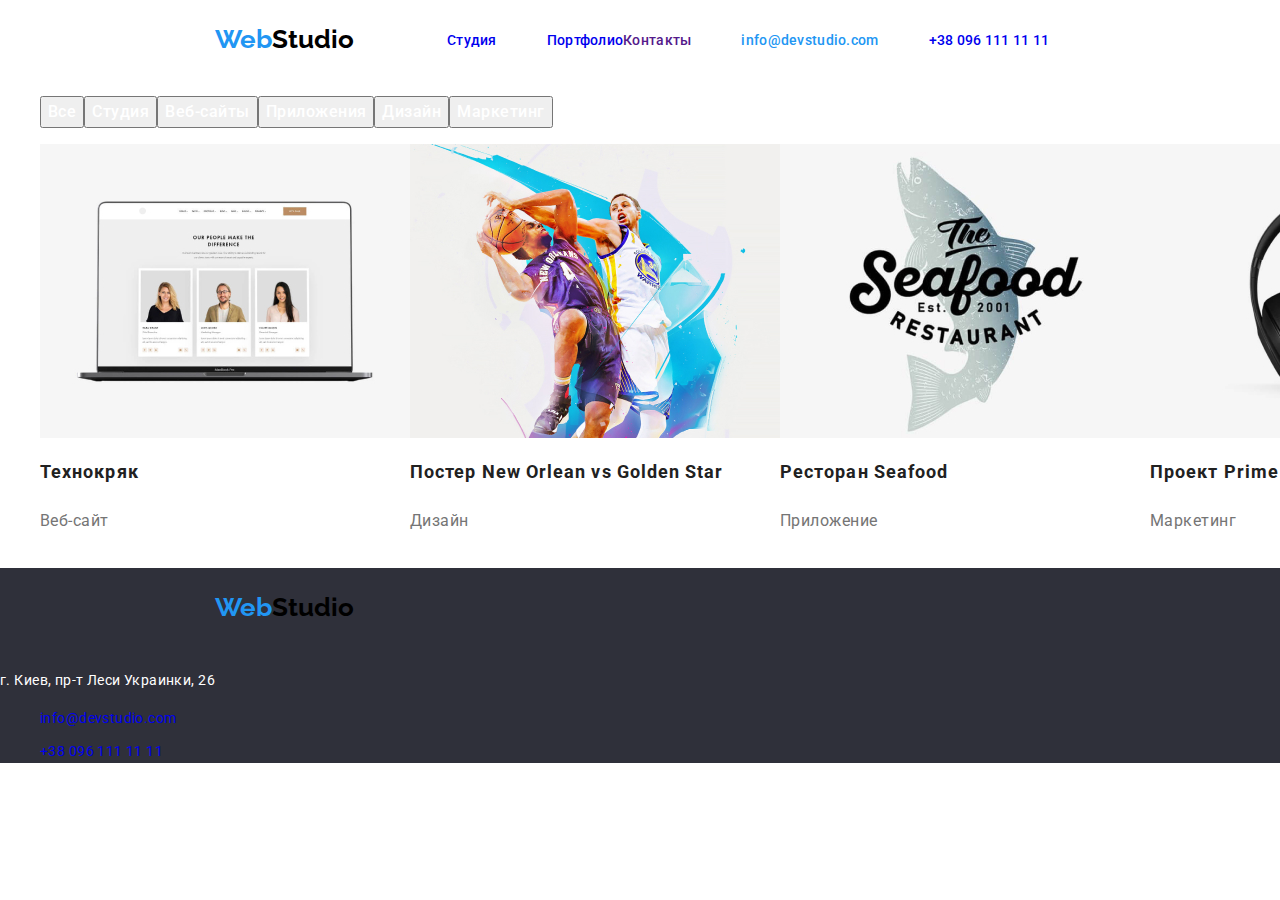
==== portfolio.html @ a6682894 "start" ====
<!DOCTYPE html>
<html lang="en">

<head>
    <meta charset="UTF-8">
    <meta name="viewport" content="width=device-width, initial-scale=1.0">
    <title>Document</title>
    <link rel="stylesheet" href="./style.css">
    <link
        href="https://fonts.googleapis.com/css2?family=Raleway:ital,wght@1,700&family=Roboto:wght@400;500;700;900&display=swap"
        rel="stylesheet">
</head>

<body>
    <header>
        <nav class="site-nav">
            <a href="" class="logo"><span>Web</span>Studio</a>
            <ul class="hero">
                <li class="link-teitle"><a href="./index.html">Студия</a></li>
                <li class="link-text"><a href="./portfolio.html">Портфолио</a></li>
                <li class="link-text"><a href="">Контакты</a></li>
            </ul>

            <ul class="hero">
                <li class="web"><a href=""></a>info@devstudio.com</li>
                <li class="number"><a href="tel:+38096111111">+38 096 111 11 11</a>
            </ul>
        </nav>

    </header>
    <main>

        <section>
            <ul class="dragon">
                <li><button class="three" type="button">Все</button></li>
                <li><button class="three" type="button">Студия</button></li>
                <li><button class="three" type="button">Веб-сайты</button></li>
                <li><button class="three" type="button">Приложения</button></li>
                <li><button class="three" type="button">Дизайн</button></li>
                <li><button class="three" type="button">Маркетинг</button></li>
            </ul>
            <ul class="dragon two">
                <li>
                    <img src="./image/img9.jpg" alt="Веб-сайт" width="370">
                    <h1 class="flix-box">Технокряк</h1>
                    <p class="information">Веб-сайт</p>
                </li>
                <li>
                    <img src="./image/img10.jpg" alt="Веб-сайт" width="370">
                    <h1 class="flix-box">Постер New Orlean vs Golden Star</h1>
                    <p class="information">Дизайн</p>
                </li>
                <li>
                    <img src="./image/img11.jpg" alt="Веб-сайт" width="370">
                    <h1 class="flix-box">Ресторан Seafood</h1>
                    <p class="information">Приложение</p>
                </li>
                <li>
                    <img src="./image/img12.jpg" alt="Веб-сайт" width="370">
                    <h1 class="flix-box">Проект Prime</h1>
                    <p class="information">Маркетинг</p>
                </li>
                <li>
                    <img src="./image/img13.jpg" alt="Веб-сайт" width="370">
                    <h1 class="flix-box">Проект Boxes</h1>
                    <p class="information">Приложение</p>
                </li>
                <li>
                    <img src="./image/img14.jpg" alt="Веб-сайт" width="370">
                    <h1 class="flix-box">Inspiration has no Borders</h1>
                    <p class="information">Веб-сайт</p>
                </li>
                <li>
                    <img src="./image/img15.jpg" alt="Веб-сайт" width="370">
                    <h1 class="flix-box">Издание Limited Edition</h1>
                    <p class="information">Дизайн</p>
                </li>
                <li>
                    <img src="./image/img16.jpg" alt="Веб-сайт" width="370">
                    <h1 class="flix-box">Проект LAB</h1>
                    <p class="information">Маркетинг</p>
                </li>
                <li>
                    <img src="./image/img17.jpg" alt="Веб-сайт" width="370">
                    <h1 class="flix-box">Growing Business</h1>
                    <p class="information">Приложение</p>
                </li>
            </ul>
        </section>

    </main>
    <footer>
        <a href="" class="logo"><span>Web</span>Studio</a>
        <address class="address">г. Киев, пр-т Леси Украинки, 26</address>

        <ul class="cotent">

            <li class="zoro">
                <a href="mailto:info@devstudio.com">info@devstudio.com</a>
            </li>
            <li class="zoro">
                <a href="tel:+38096111111">+38 096 111 11 11</a>
            </li>



        </ul>

    </footer>
</body>

</html>
---- style.css ----
body {
  text-decoration: none;
  list-style: none;
  font-family: Roboto, sans-serif;
  color: #212121;
  font-style: normal;
  font-weight: normal;

  margin: 0;
}

a {
  text-decoration: none;
}
.dragon {
  list-style: none;
  display: flex;
  align-self: center;
}
.bad {
  padding-top: 60px;
  margin: 0;
  color: white;
  font-family: Raleway, sans-serif;
  font-weight: bold;

  display: block;
  font-size: 26px;
  line-height: 31px;
}
.logo {
  padding: 0;
  margin: 0;
  color: black;
  font-family: Raleway, sans-serif;
  font-weight: bold;

  display: block;
  font-size: 26px;
  line-height: 31px;
  margin-left: 215px;
  margin-right: 93px;
  padding-top: 24px;
  padding-bottom: 25px;
}
.button {
  color: aliceblue;
  background: #2196f3;
  font-weight: 900;
  font-size: 44px;
  line-height: 60px;
  text-align: center;
  letter-spacing: 0.06em;
  text-transform: uppercase;
}
.link-teitle {
  font-weight: 500;
  font-size: 14px;
  line-height: 16px;
  letter-spacing: 0.02em;

  color: #2196f3;
  margin-right: 50px;
  padding-top: 32px;
  padding-bottom: 32px;
}
.site {
  font-weight: 500;
  font-size: 14px;
  line-height: 16px;
  letter-spacing: 0.02em;
}
.bubluk {
  font-weight: bold;
  font-size: 14px;
  line-height: 16px;
  letter-spacing: 0.03em;
  text-transform: uppercase;

  color: #212121;
  margin-top: 30px;
}
.text {
  font-size: 14px;
  line-height: 24px;
  letter-spacing: 0.03em;
  color: #757575;
}
.web {
  font-weight: 500;
  font-size: 14px;
  line-height: 16px;
  letter-spacing: 0.02em;

  color: #2196f3;
  margin-right: 50px;
  display: block;
}
.number {
  font-weight: 500;
  font-size: 14px;
  line-height: 16px;
  letter-spacing: 0.02em;

  color: #757575;
  display: block;
}

.comment {
  font-size: 16px;
  line-height: 19px;
  text-align: center;
  letter-spacing: 0.03em;
  color: #757575;
  padding-top: 10px;
}
.address {
  font-style: normal;
  font-weight: normal;
  font-size: 14px;
  line-height: 24px;

  letter-spacing: 0.03em;

  color: #ffffff;
  margin-top: 20px;
}

.flix {
  margin-top: 0px;
  margin-bottom: 50px;
  font-size: 36px;
  line-height: 42px;
  text-align: center;
  letter-spacing: 0.03em;

  color: #212121;
}
.box {
  margin-top: 0px;
  margin-bottom: 30px;
  font-weight: 900;
  font-size: 44px;
  line-height: 60px;
  background-color: #2f303a;

  letter-spacing: 0.06em;
  text-transform: uppercase;

  color: #ffffff;
}
.information {
  font-weight: normal;
  font-size: 16px;
  line-height: 30px;

  letter-spacing: 0.03em;

  color: #757575;
}
.cotent {
  font-weight: normal;
  font-size: 14px;
  line-height: 24px;

  letter-spacing: 0.03em;

  color: rgba(255, 255, 255, 0.6);
}

span {
  color: #2196f3;
}

.flix-box {
  font-family: Roboto, sans-serif;
  font-style: normal;
  font-weight: bold;
  font-size: 18px;
  line-height: 36px;

  letter-spacing: 0.06em;

  color: #212121;
}
.site-nav {
  display: flex;
  list-style: none;
  align-items: center;
}
.hero {
  padding: 0;
  margin: 0;
  list-style: none;
  display: flex;
}
.link-text {
  font-weight: 500;
  font-size: 14px;
  line-height: 16px;
  letter-spacing: 0.02em;

  color: #212121;
  margin-right: 50px;
  padding-top: 32px;
  padding-bottom: 32px;
}
.link-text:nth-child(2n) {
  margin-right: 0px;
}
h3 {
  font-weight: bold;
  font-size: 14px;
  line-height: 16px;
  letter-spacing: 0.03em;
  text-transform: uppercase;

  color: #212121;
}
footer {
  background: #2f303a;
}
.zoro {
  list-style: none;
  font-weight: normal;
  font-size: 14px;
  line-height: 24px;
  margin-top: 9px;

  letter-spacing: 0.03em;

  color: rgba(255, 255, 255, 0.6);
}
.one {
  display: flex;
  margin-right: 30px;
  margin-top: 0;
  margin-bottom: 0px;
}
.one:nth-child(3n) .two {
  flex-wrap: wrap;
  margin-right: 0px;
}
.two {
  display: flex;
}
.monky {
  margin-top: 10px;
  display: flex;
  flex-wrap: wrap;
  align-items: center;
}

.tipe {
  font-weight: bold;
  font-size: 16px;
  line-height: 30px;

  display: inline-block;
  padding: 10px 32px;
  text-align: center;
  letter-spacing: 0.06em;
  width: 200px;
  height: 50px;
  left: 700px;
  top: 430px;

  background: #2196f3;
  box-shadow: 0px 4px 4px rgba(0, 0, 0, 0.15);
  border-radius: 4px;
}
.three {
  font-family: Roboto, sans-serif;
  font-style: normal;
  font-weight: 500;
  font-size: 16px;
  line-height: 26px;

  text-align: center;
  letter-spacing: 0.03em;

  color: #ffffff;
}

.sanji {
  text-align: center;
}
.jjj {
  text-align: center;
  padding-top: 94px;
  padding-bottom: 94px;
  background-color: chocolate;
}
.namy {
  margin: 0;
  background: #f5f4fa;
  padding-top: 0px;
}
.four {
  padding-top: 94px;
  align-items: center;
  margin-bottom: 0px;
  margin-top: 0px;
}

.five {
  padding-top: 50px;
  margin-bottom: 0px;
}
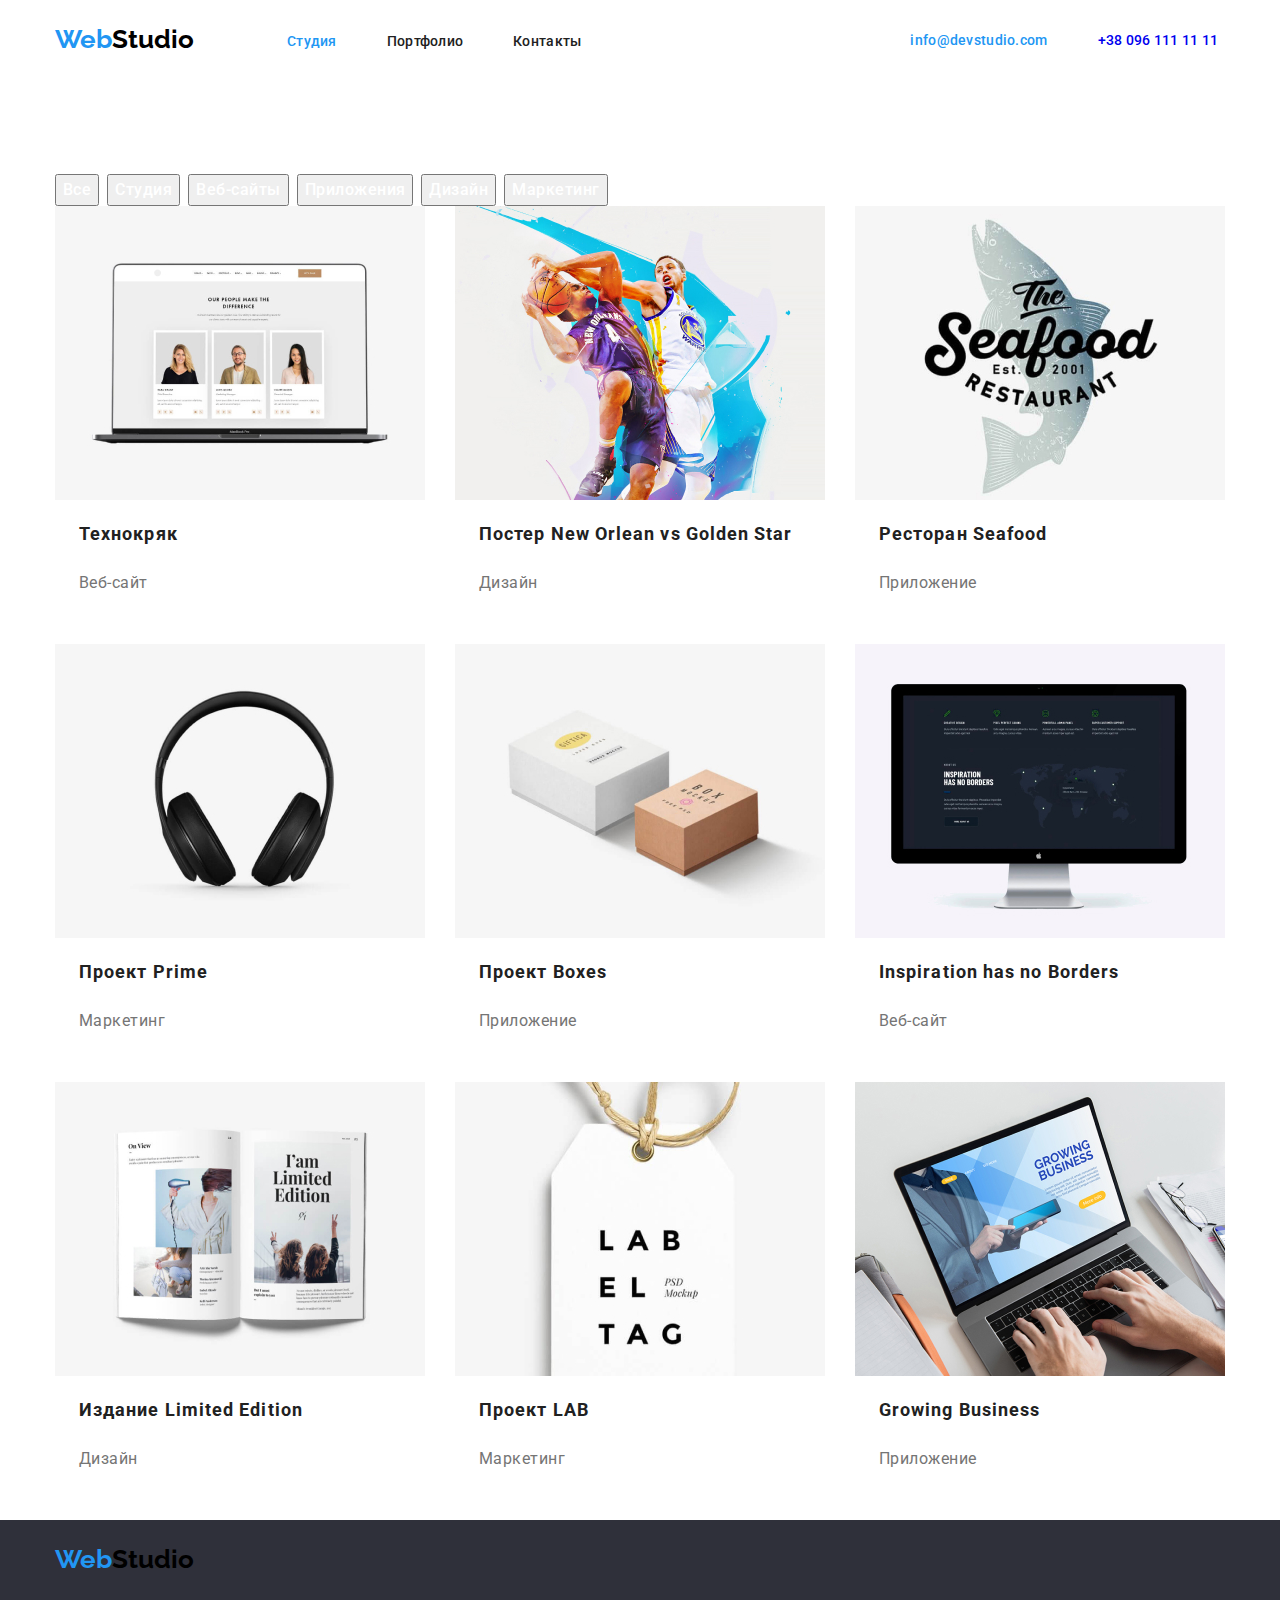
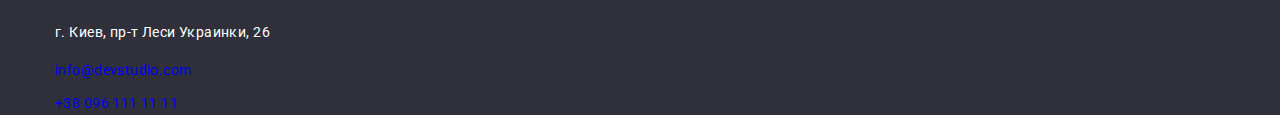
==== commit b48dbdc8: "start" ====
--- a/portfolio.html
+++ b/portfolio.html
@@ -13,74 +13,83 @@
 
 <body>
     <header>
-        <nav class="site-nav">
-            <a href="" class="logo"><span>Web</span>Studio</a>
-            <ul class="hero">
-                <li class="link-teitle"><a href="./index.html">Студия</a></li>
-                <li class="link-text"><a href="./portfolio.html">Портфолио</a></li>
-                <li class="link-text"><a href="">Контакты</a></li>
-            </ul>
-
-            <ul class="hero">
-                <li class="web"><a href=""></a>info@devstudio.com</li>
-                <li class="number"><a href="tel:+38096111111">+38 096 111 11 11</a>
-            </ul>
-        </nav>
-
+        <header>
+            <div class="container">
+                <nav class="site-nav">
+                    <a href="" class="logo"><span>Web</span>Studio</a>
+                    <ul class="hero">
+                        <li><a href="./index.html" class="link-teitle">Студия</a></li>
+                        <li><a href="./portfolio.html" class="link-text">Портфолио</a></li>
+                        <li><a href="" class="link-text">Контакты</a></li>
+                    </ul>
+        
+                    <ul class="hero end">
+                        <li class="web"><a href=""></a>info@devstudio.com</li>
+                        <li class="number"><a href="tel:+38096111111">+38 096 111 11 11</a>
+                    </ul>
+                </nav>
+            </div>
     </header>
     <main>
 
-        <section>
-            <ul class="dragon">
-                <li><button class="three" type="button">Все</button></li>
-                <li><button class="three" type="button">Студия</button></li>
-                <li><button class="three" type="button">Веб-сайты</button></li>
-                <li><button class="three" type="button">Приложения</button></li>
-                <li><button class="three" type="button">Дизайн</button></li>
-                <li><button class="three" type="button">Маркетинг</button></li>
+        <section class="container">
+            <ul class="dragon ">
+              
+              
+              
+            <div class="our">
+                <li class="space"><button class="three" type="button">Все</button></li>
+                <li class="space"><button class="three" type="button">Студия</button></li>
+                <li class="space"><button class="three" type="button">Веб-сайты</button></li>
+                <li class="space"><button class="three" type="button">Приложения</button></li>
+                <li class="space"><button class="three" type="button">Дизайн</button></li>
+                <li class="space"><button class="three" type="button">Маркетинг</button></li>
+            </div>
             </ul>
             <ul class="dragon two">
-                <li>
-                    <img src="./image/img9.jpg" alt="Веб-сайт" width="370">
-                    <h1 class="flix-box">Технокряк</h1>
-                    <p class="information">Веб-сайт</p>
-                </li>
-                <li>
+               <div class="blocks">
+                    <li class="give">
+                        <img src="./image/img9.jpg" alt="Веб-сайт" width="370">
+                        <h1 class="flix-box">Технокряк</h1>
+                        <p class="information">Веб-сайт</p>
+                    </li>
+               </div>
+                <li class="give">
                     <img src="./image/img10.jpg" alt="Веб-сайт" width="370">
                     <h1 class="flix-box">Постер New Orlean vs Golden Star</h1>
                     <p class="information">Дизайн</p>
                 </li>
-                <li>
+                <li class="give">
                     <img src="./image/img11.jpg" alt="Веб-сайт" width="370">
                     <h1 class="flix-box">Ресторан Seafood</h1>
                     <p class="information">Приложение</p>
                 </li>
-                <li>
+                <li class="give">
                     <img src="./image/img12.jpg" alt="Веб-сайт" width="370">
                     <h1 class="flix-box">Проект Prime</h1>
                     <p class="information">Маркетинг</p>
                 </li>
-                <li>
+                <li class="give">
                     <img src="./image/img13.jpg" alt="Веб-сайт" width="370">
                     <h1 class="flix-box">Проект Boxes</h1>
                     <p class="information">Приложение</p>
                 </li>
-                <li>
+                <li class="give">
                     <img src="./image/img14.jpg" alt="Веб-сайт" width="370">
                     <h1 class="flix-box">Inspiration has no Borders</h1>
                     <p class="information">Веб-сайт</p>
                 </li>
-                <li>
+                <li class="give">
                     <img src="./image/img15.jpg" alt="Веб-сайт" width="370">
                     <h1 class="flix-box">Издание Limited Edition</h1>
                     <p class="information">Дизайн</p>
                 </li>
-                <li>
+                <li class="give">
                     <img src="./image/img16.jpg" alt="Веб-сайт" width="370">
                     <h1 class="flix-box">Проект LAB</h1>
                     <p class="information">Маркетинг</p>
                 </li>
-                <li>
+                <li class="give">
                     <img src="./image/img17.jpg" alt="Веб-сайт" width="370">
                     <h1 class="flix-box">Growing Business</h1>
                     <p class="information">Приложение</p>
@@ -90,22 +99,25 @@
 
     </main>
     <footer>
-        <a href="" class="logo"><span>Web</span>Studio</a>
+    <div class="container"><a href="" class="logo "><span>Web</span>Studio</a>
+    
         <address class="address">г. Киев, пр-т Леси Украинки, 26</address>
 
         <ul class="cotent">
 
-            <li class="zoro">
-                <a href="mailto:info@devstudio.com">info@devstudio.com</a>
-            </li>
-            <li class="zoro">
-                <a href="tel:+38096111111">+38 096 111 11 11</a>
-            </li>
+           <div class="container">
+                <li class="zoro">
+                    <a href="mailto:info@devstudio.com">info@devstudio.com</a>
+                </li>
+                <li class="zoro">
+                    <a href="tel:+38096111111">+38 096 111 11 11</a>
+                </li>
+           </div>
 
 
 
         </ul>
-
+</div>
     </footer>
 </body>
 
--- a/style.css
+++ b/style.css
@@ -8,18 +8,25 @@
 
   margin: 0;
 }
-
+.title {
+  margin-left: auto;
+}
 a {
   text-decoration: none;
 }
+
 .dragon {
+  margin-top: 0px;
+  margin-bottom: 0px;
+  padding-top: 94px;
+
   list-style: none;
   display: flex;
   align-self: center;
 }
 .bad {
   padding-top: 60px;
-  margin: 0;
+
   color: white;
   font-family: Raleway, sans-serif;
   font-weight: bold;
@@ -38,7 +45,7 @@
   display: block;
   font-size: 26px;
   line-height: 31px;
-  margin-left: 215px;
+
   margin-right: 93px;
   padding-top: 24px;
   padding-bottom: 25px;
@@ -78,8 +85,16 @@
   text-transform: uppercase;
 
   color: #212121;
+
   margin-top: 30px;
-}
+  margin-left: 24px;
+  margin-right: 24px;
+  text-align: center;
+}
+ul {
+  padding: 0;
+}
+
 .text {
   font-size: 14px;
   line-height: 24px;
@@ -94,7 +109,12 @@
 
   color: #2196f3;
   margin-right: 50px;
+  margin-left: 279px;
   display: block;
+  align-items: center;
+}
+.team {
+  background: #f5f4fa;
 }
 .number {
   font-weight: 500;
@@ -104,8 +124,12 @@
 
   color: #757575;
   display: block;
-}
-
+  align-items: center;
+}
+.container {
+  width: 1170px;
+  margin: 0 auto;
+}
 .comment {
   font-size: 16px;
   line-height: 19px;
@@ -135,6 +159,11 @@
   letter-spacing: 0.03em;
 
   color: #212121;
+}
+
+.our {
+  display: flex;
+  justify-content: center;
 }
 .box {
   margin-top: 0px;
@@ -149,10 +178,15 @@
 
   color: #ffffff;
 }
+.space {
+  margin-right: 8px;
+}
 .information {
   font-weight: normal;
   font-size: 16px;
   line-height: 30px;
+  margin-left: 24px;
+  margin-right: 24px;
 
   letter-spacing: 0.03em;
 
@@ -162,6 +196,8 @@
   font-weight: normal;
   font-size: 14px;
   line-height: 24px;
+  margin-right: 0 auto;
+  align-items: center;
 
   letter-spacing: 0.03em;
 
@@ -178,7 +214,8 @@
   font-weight: bold;
   font-size: 18px;
   line-height: 36px;
-
+  margin-right: 24px;
+  margin-left: 24px;
   letter-spacing: 0.06em;
 
   color: #212121;
@@ -189,6 +226,8 @@
   align-items: center;
 }
 .hero {
+  align-items: center;
+
   padding: 0;
   margin: 0;
   list-style: none;
@@ -231,18 +270,41 @@
 
   color: rgba(255, 255, 255, 0.6);
 }
+.give:nth-child(3n) {
+  margin-right: 0px;
+}
+.photo {
+  margin-right: 30px;
+}
+.photo:last-child {
+  margin-right: 0px;
+}
+.give {
+  margin-right: 30px;
+  margin-bottom: 30px;
+}
 .one {
   display: flex;
   margin-right: 30px;
   margin-top: 0;
   margin-bottom: 0px;
 }
+.one:last-child {
+  margin-right: 0px;
+}
 .one:nth-child(3n) .two {
   flex-wrap: wrap;
   margin-right: 0px;
 }
 .two {
-  display: flex;
+  padding: 0;
+  margin-bottom: 0px;
+  margin-top: 0px;
+
+  display: flex;
+  flex-wrap: wrap;
+
+  list-style: none;
 }
 .monky {
   margin-top: 10px;
@@ -253,7 +315,6 @@
 
 .tipe {
   font-weight: bold;
-  font-size: 16px;
   line-height: 30px;
 
   display: inline-block;
@@ -289,7 +350,6 @@
   text-align: center;
   padding-top: 94px;
   padding-bottom: 94px;
-  background-color: chocolate;
 }
 .namy {
   margin: 0;
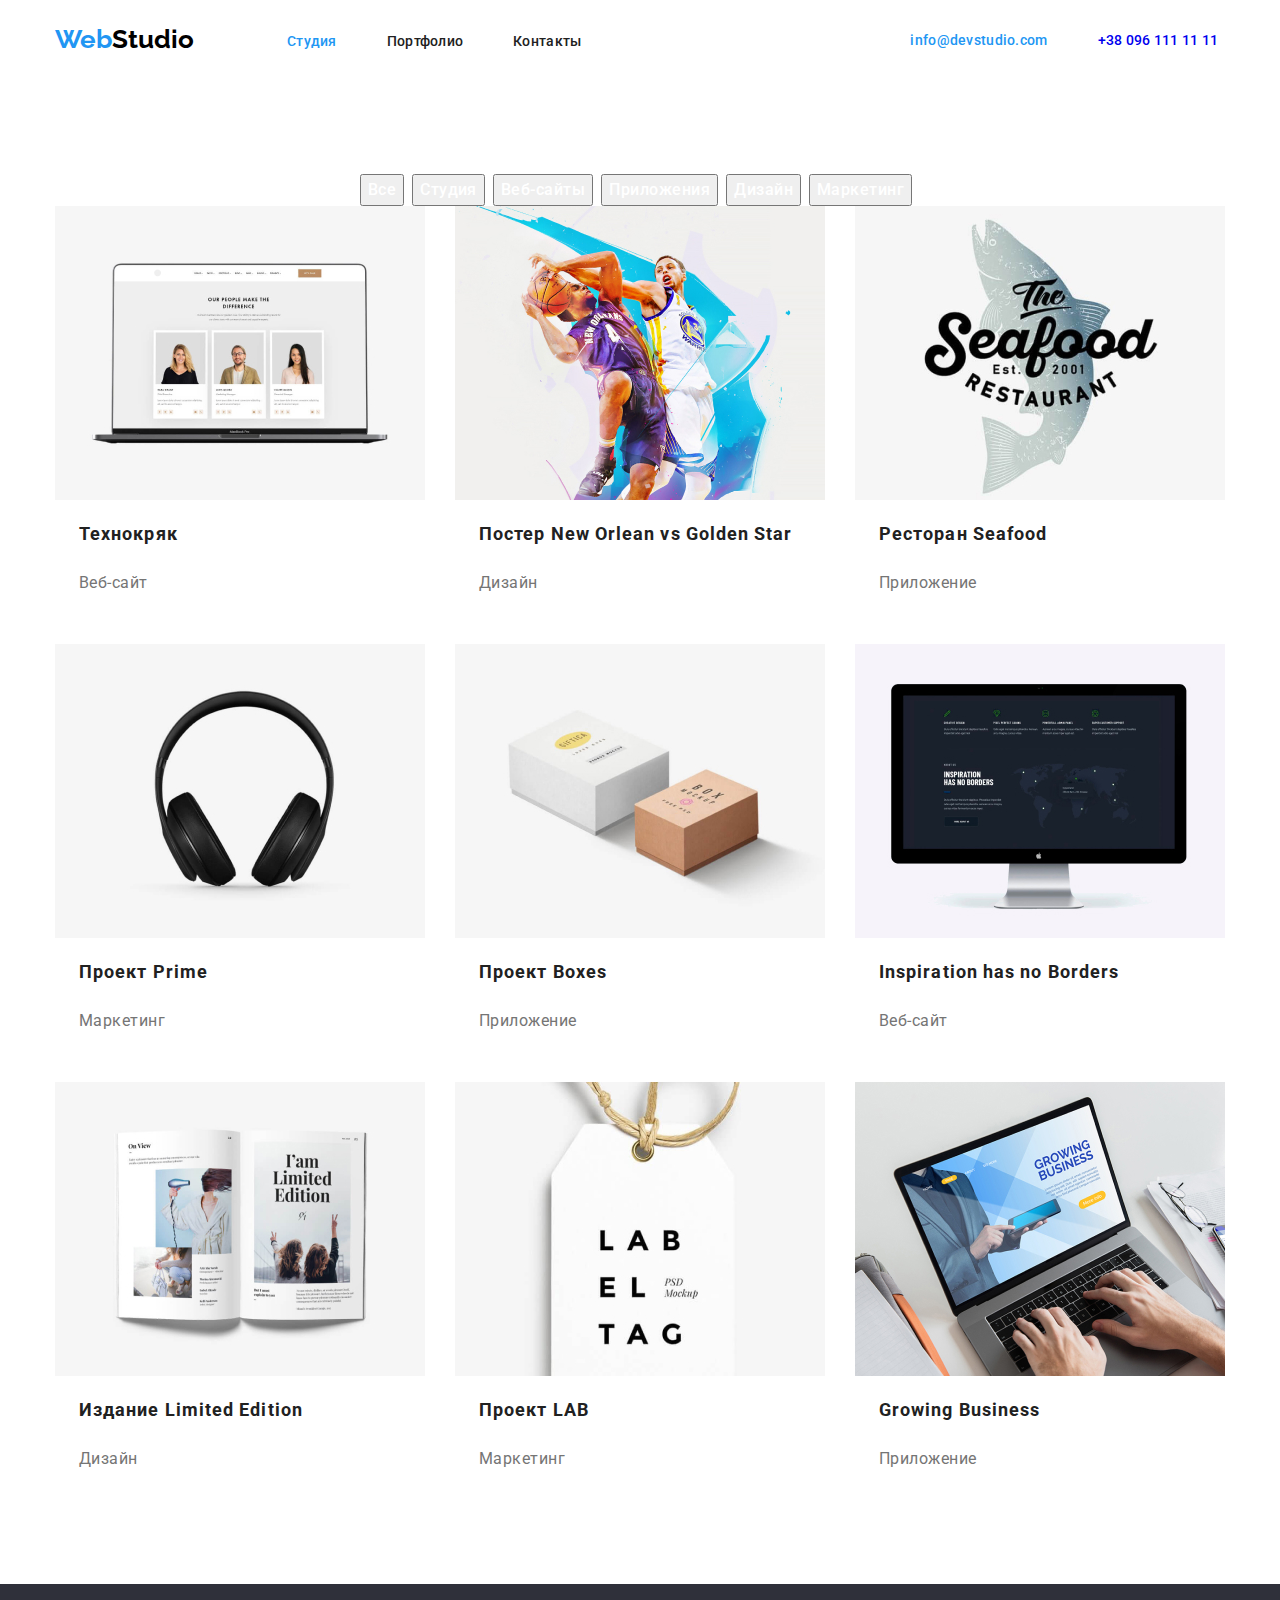
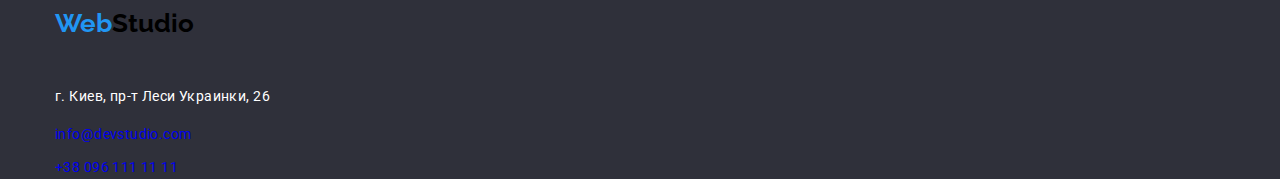
==== commit 7c39b52b: "start" ====
--- a/portfolio.html
+++ b/portfolio.html
@@ -7,7 +7,7 @@
     <title>Document</title>
     <link rel="stylesheet" href="./style.css">
     <link
-        href="https://fonts.googleapis.com/css2?family=Raleway:ital,wght@1,700&family=Roboto:wght@400;500;700;900&display=swap"
+        href="https://fonts.googleapis.com/css2?family=Raleway:,wght@1,700&family=Roboto:wght@400;500;700;900&display=swap"
         rel="stylesheet">
 </head>
 
--- a/style.css
+++ b/style.css
@@ -22,7 +22,7 @@
 
   list-style: none;
   display: flex;
-  align-self: center;
+  justify-content: center;
 }
 .bad {
   padding-top: 60px;
@@ -94,8 +94,12 @@
 ul {
   padding: 0;
 }
-
+h3 {
+  margin: 0px;
+}
 .text {
+  margin-top: 10px;
+  margin-right: 30px;
   font-size: 14px;
   line-height: 24px;
   letter-spacing: 0.03em;
@@ -205,6 +209,7 @@
 }
 
 span {
+  font-family: Raleway, sans-serif;
   color: #2196f3;
 }
 
@@ -280,8 +285,8 @@
   margin-right: 0px;
 }
 .give {
-  margin-right: 30px;
-  margin-bottom: 30px;
+  margin-left: 30px;
+  margin-top: 30px;
 }
 .one {
   display: flex;
@@ -298,8 +303,9 @@
 }
 .two {
   padding: 0;
-  margin-bottom: 0px;
-  margin-top: 0px;
+  margin-bottom: 94px;
+  margin-top: -30px;
+  margin-left: -30px;
 
   display: flex;
   flex-wrap: wrap;
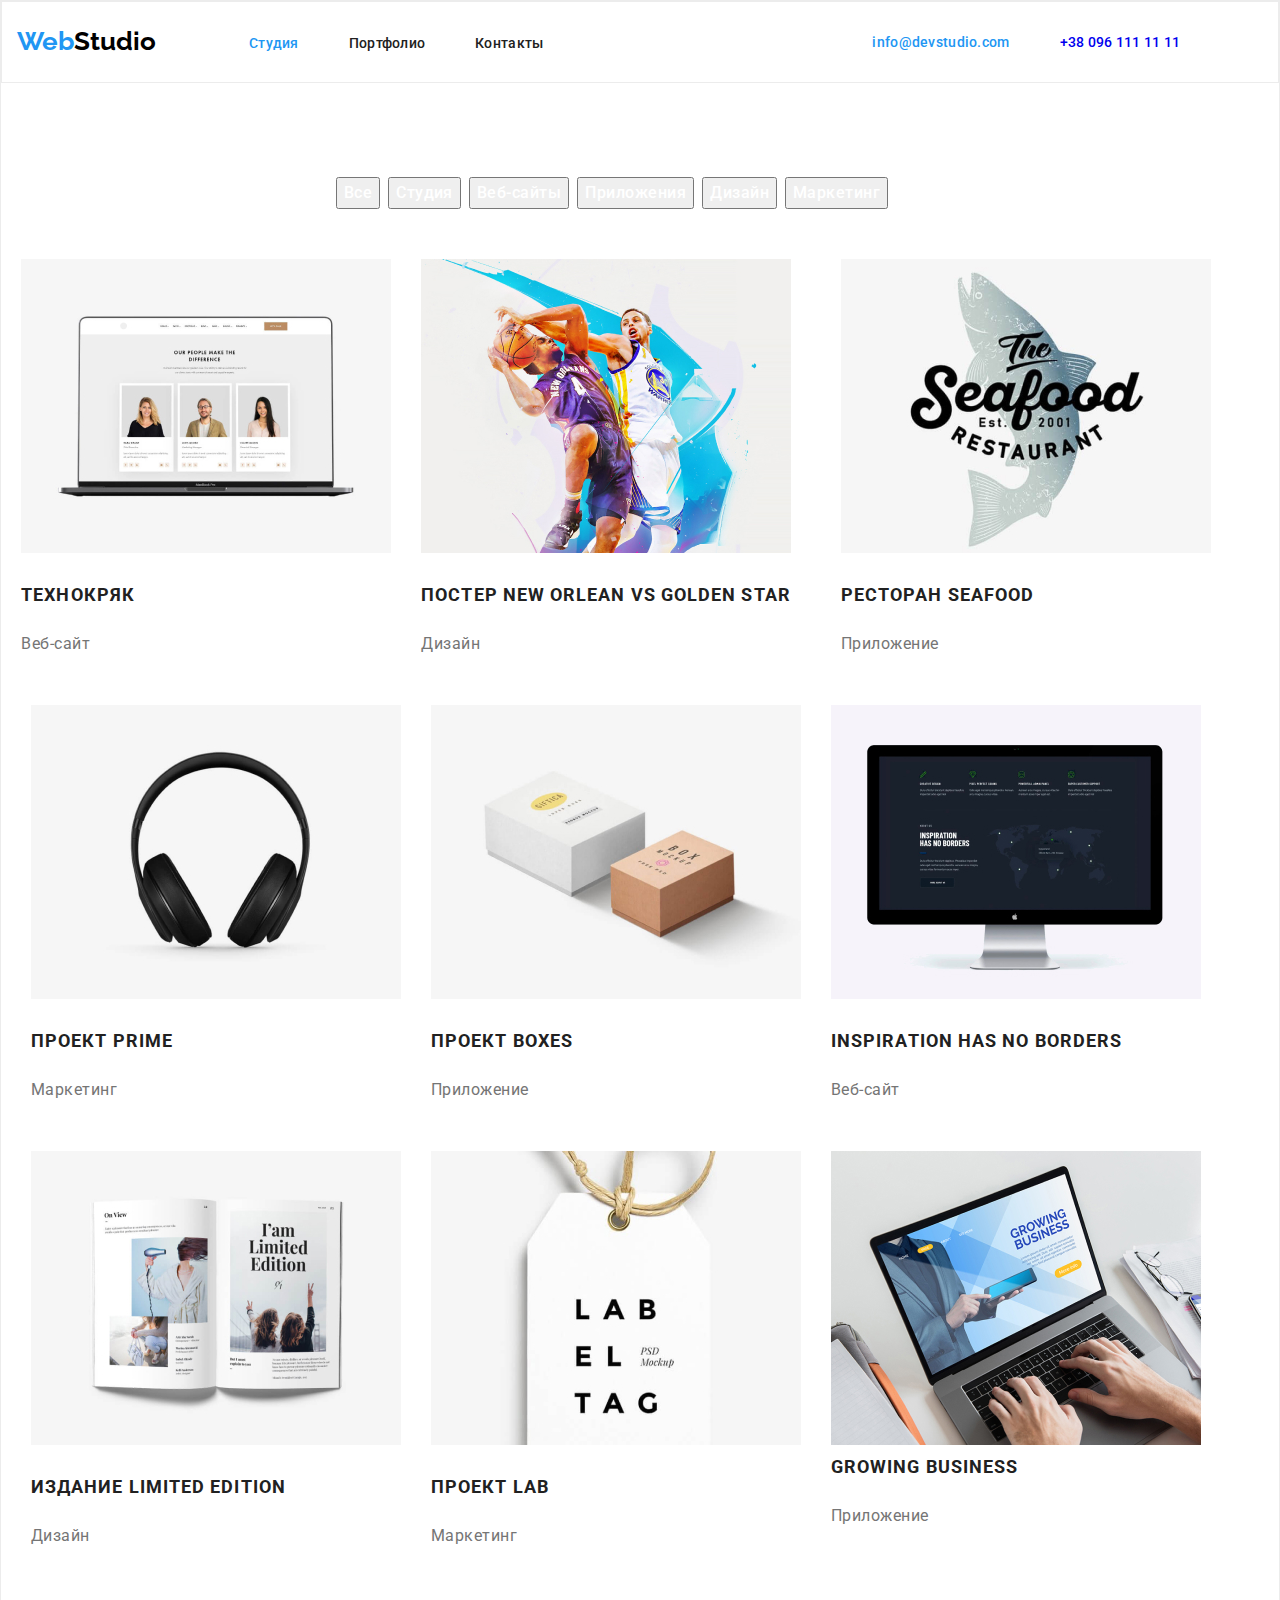
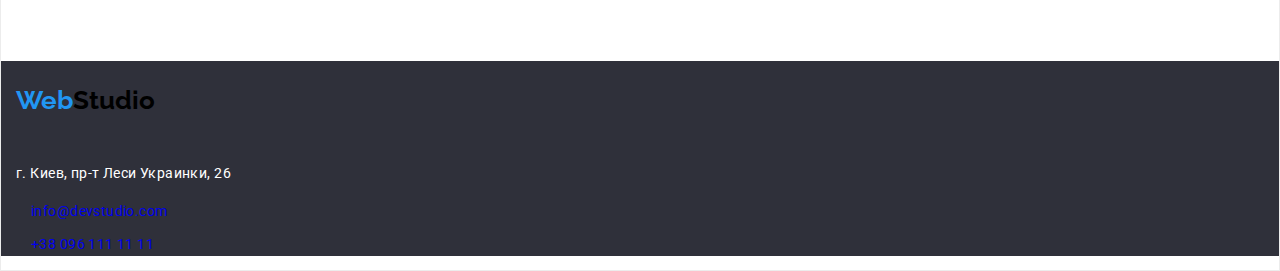
==== commit a683b920: "start" ====
--- a/portfolio.html
+++ b/portfolio.html
@@ -6,9 +6,8 @@
     <meta name="viewport" content="width=device-width, initial-scale=1.0">
     <title>Document</title>
     <link rel="stylesheet" href="./style.css">
-    <link
-        href="https://fonts.googleapis.com/css2?family=Raleway:,wght@1,700&family=Roboto:wght@400;500;700;900&display=swap"
-        rel="stylesheet">
+<link href="https://fonts.googleapis.com/css2?family=Roboto:wght@400;500;700;900&display=swap" rel="stylesheet">
+<link href="https://fonts.googleapis.com/css2?family=Raleway:wght@700&display=swap" rel="stylesheet">
 </head>
 
 <body>
@@ -50,49 +49,67 @@
                <div class="blocks">
                     <li class="give">
                         <img src="./image/img9.jpg" alt="Веб-сайт" width="370">
-                        <h1 class="flix-box">Технокряк</h1>
-                        <p class="information">Веб-сайт</p>
+                       <div class="imgname"> 
+                            <h3 class="flix-box">Технокряк</h3>
+                            <p class="information">Веб-сайт</p>
+                       </div>
                     </li>
                </div>
                 <li class="give">
                     <img src="./image/img10.jpg" alt="Веб-сайт" width="370">
-                    <h1 class="flix-box">Постер New Orlean vs Golden Star</h1>
-                    <p class="information">Дизайн</p>
+                   <div  class="imgname">
+                        <h3 class="flix-box">Постер New Orlean vs Golden Star</h3>
+                        <p class="information">Дизайн</p>
+                   </div>
                 </li>
                 <li class="give">
                     <img src="./image/img11.jpg" alt="Веб-сайт" width="370">
-                    <h1 class="flix-box">Ресторан Seafood</h1>
-                    <p class="information">Приложение</p>
+                   <div class="imgname">
+                        <h3 class="flix-box">Ресторан Seafood</h3>
+                        <p class="information">Приложение</p>
+                   </div>
                 </li>
                 <li class="give">
                     <img src="./image/img12.jpg" alt="Веб-сайт" width="370">
-                    <h1 class="flix-box">Проект Prime</h1>
-                    <p class="information">Маркетинг</p>
+                  <div class="imgname">
+                        <h3 class="flix-box">Проект Prime</h3>
+                        <p class="information">Маркетинг</p>
+                  </div>
                 </li>
                 <li class="give">
                     <img src="./image/img13.jpg" alt="Веб-сайт" width="370">
-                    <h1 class="flix-box">Проект Boxes</h1>
-                    <p class="information">Приложение</p>
+                   <div class="imgname">
+                        <h3 class="flix-box">Проект Boxes</h3>
+                        <p class="information">Приложение</p>
+                   </div>
                 </li>
                 <li class="give">
                     <img src="./image/img14.jpg" alt="Веб-сайт" width="370">
-                    <h1 class="flix-box">Inspiration has no Borders</h1>
-                    <p class="information">Веб-сайт</p>
+                   <div class="imgname">
+                        <h3 class="flix-box">Inspiration has no Borders</h3>
+                        <p class="information">Веб-сайт</p>
+                   </div>
                 </li>
                 <li class="give">
                     <img src="./image/img15.jpg" alt="Веб-сайт" width="370">
-                    <h1 class="flix-box">Издание Limited Edition</h1>
-                    <p class="information">Дизайн</p>
+                    <div class="imgname">
+                        <h3 class="flix-box">Издание Limited Edition</h3>
+                        <p class="information">Дизайн</p>
+                    </div>
                 </li>
                 <li class="give">
                     <img src="./image/img16.jpg" alt="Веб-сайт" width="370">
-                    <h1 class="flix-box">Проект LAB</h1>
-                    <p class="information">Маркетинг</p>
+                  <div class="imgname">
+                        <h3 class="flix-box">Проект LAB</h3>
+                        <p class="information">Маркетинг</p>
+                  </div>
                 </li>
                 <li class="give">
                     <img src="./image/img17.jpg" alt="Веб-сайт" width="370">
-                    <h1 class="flix-box">Growing Business</h1>
-                    <p class="information">Приложение</p>
+                    <div>
+                        <h3 class="flix-box">Growing Business</h3>
+                        <p class="information">Приложение</p>
+                    </div>
                 </li>
             </ul>
         </section>
--- a/style.css
+++ b/style.css
@@ -19,6 +19,7 @@
   margin-top: 0px;
   margin-bottom: 0px;
   padding-top: 94px;
+  padding-bottom: 50px;
 
   list-style: none;
   display: flex;
@@ -71,6 +72,9 @@
   padding-top: 32px;
   padding-bottom: 32px;
 }
+.link-teitle:hover {
+  color: #2196f3;
+}
 .site {
   font-weight: 500;
   font-size: 14px;
@@ -131,8 +135,9 @@
   align-items: center;
 }
 .container {
-  width: 1170px;
-  margin: 0 auto;
+  width: 1200px;
+  padding-left: 15px;
+  padding-right: 15px;
 }
 .comment {
   font-size: 16px;
@@ -185,12 +190,16 @@
 .space {
   margin-right: 8px;
 }
+.imgname {
+  margin-top: 20px;
+  margin-right: 20px;
+}
 .information {
   font-weight: normal;
   font-size: 16px;
   line-height: 30px;
-  margin-left: 24px;
-  margin-right: 24px;
+  /* margin-left: 24px;
+  margin-right: 24px; */
 
   letter-spacing: 0.03em;
 
@@ -219,8 +228,8 @@
   font-weight: bold;
   font-size: 18px;
   line-height: 36px;
-  margin-right: 24px;
-  margin-left: 24px;
+  /* margin-right: 24px;
+  margin-left: 24px; */
   letter-spacing: 0.06em;
 
   color: #212121;
@@ -336,6 +345,9 @@
   box-shadow: 0px 4px 4px rgba(0, 0, 0, 0.15);
   border-radius: 4px;
 }
+header {
+  border: 1px solid #ececec;
+}
 .three {
   font-family: Roboto, sans-serif;
   font-style: normal;
@@ -357,11 +369,11 @@
   padding-top: 94px;
   padding-bottom: 94px;
 }
-.namy {
+/* .namy {
   margin: 0;
   background: #f5f4fa;
   padding-top: 0px;
-}
+} */
 .four {
   padding-top: 94px;
   align-items: center;
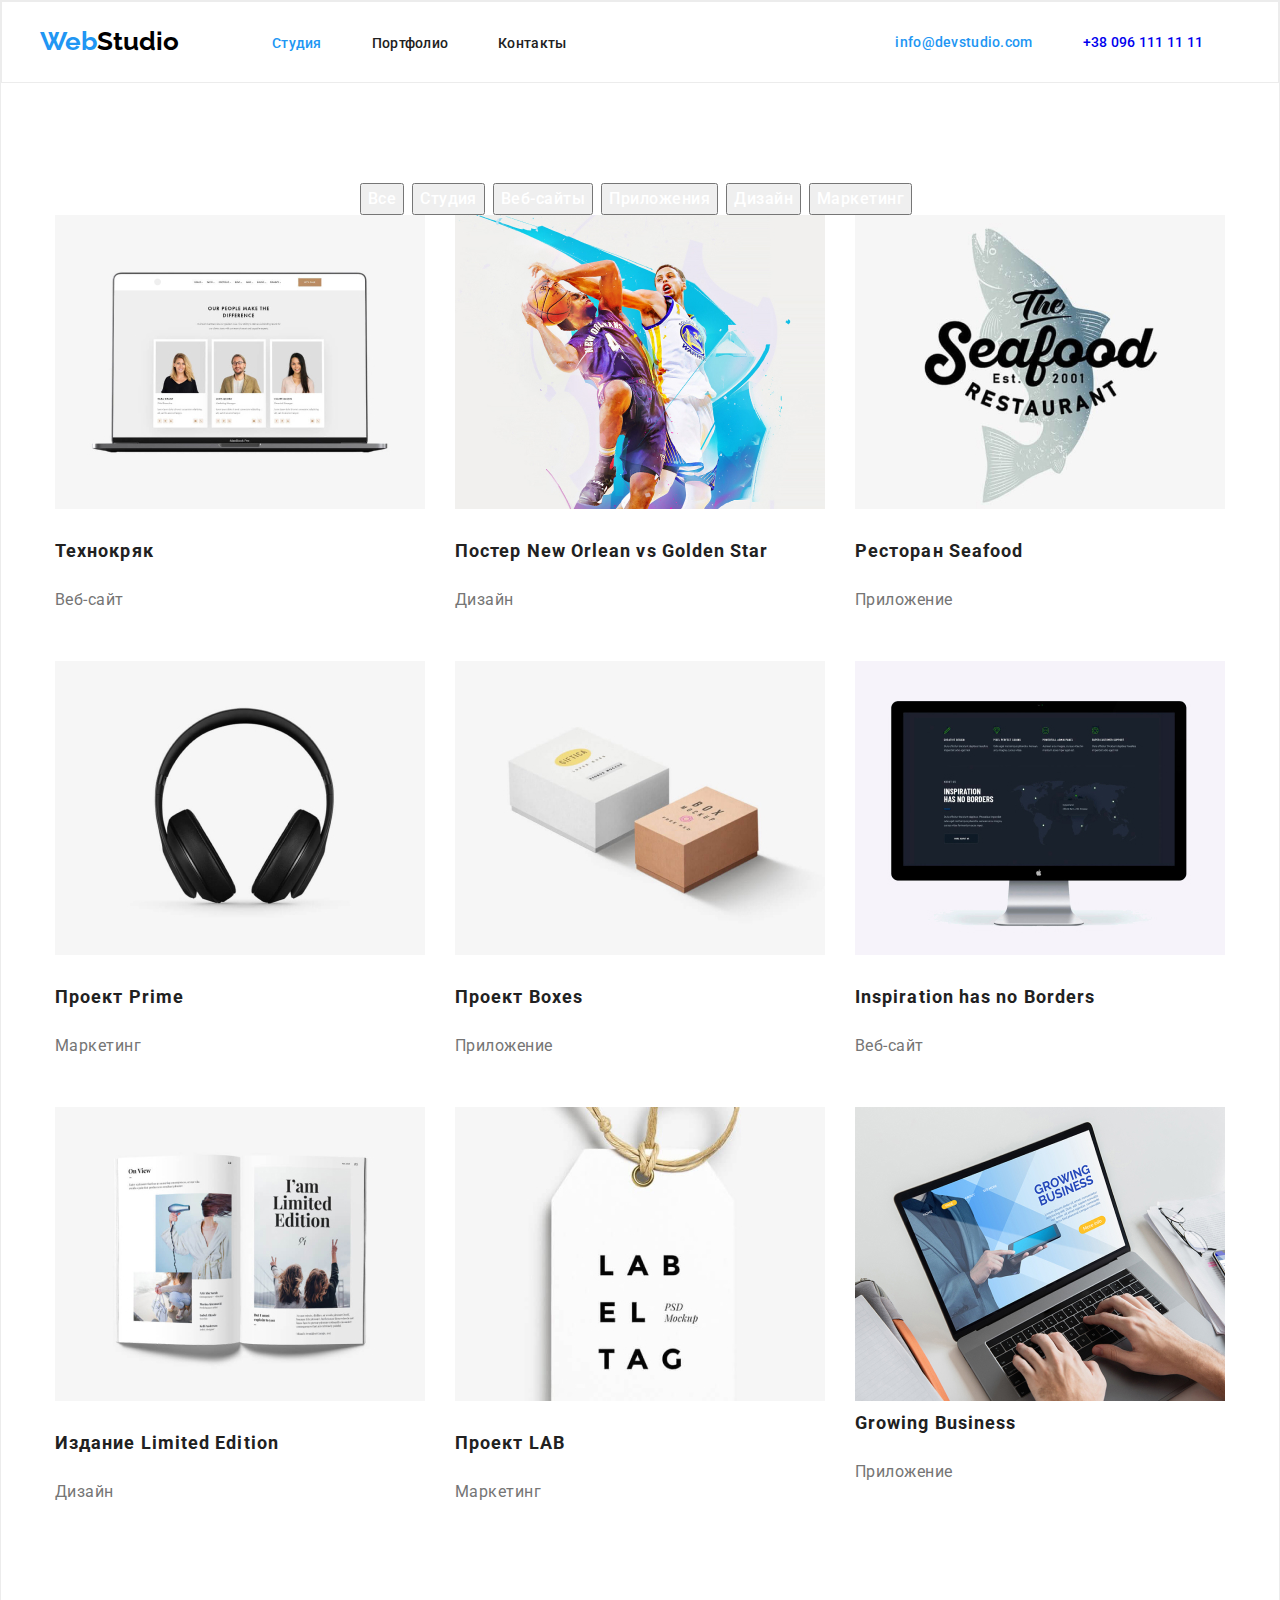
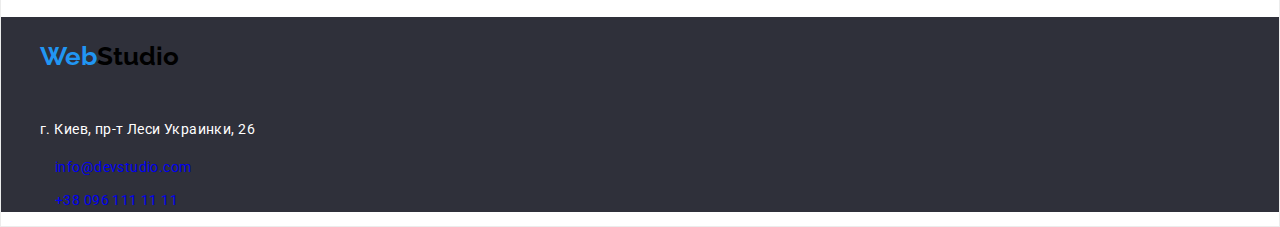
==== commit 9b7af340: "start" ====
--- a/portfolio.html
+++ b/portfolio.html
@@ -31,87 +31,89 @@
     </header>
     <main>
 
-        <section class="container">
-            <ul class="dragon ">
-              
-              
-              
-            <div class="our">
-                <li class="space"><button class="three" type="button">Все</button></li>
-                <li class="space"><button class="three" type="button">Студия</button></li>
-                <li class="space"><button class="three" type="button">Веб-сайты</button></li>
-                <li class="space"><button class="three" type="button">Приложения</button></li>
-                <li class="space"><button class="three" type="button">Дизайн</button></li>
-                <li class="space"><button class="three" type="button">Маркетинг</button></li>
+        <section class="big">
+            <div class="container">
+                <!-- <ul class="dragon"></ul> -->
+                
+                
+                
+                <div class="our">
+                    <li class="space"><button class="three" type="button">Все</button></li>
+                    <li class="space"><button class="three" type="button">Студия</button></li>
+                    <li class="space"><button class="three" type="button">Веб-сайты</button></li>
+                    <li class="space"><button class="three" type="button">Приложения</button></li>
+                    <li class="space"><button class="three" type="button">Дизайн</button></li>
+                    <li class="space"><button class="three" type="button">Маркетинг</button></li>
+                </div>
+                </ul>
+                <ul class="dragon two">
+                    <div class="blocks">
+                        <li class="give">
+                            <img src="./image/img9.jpg" alt="Веб-сайт" width="370">
+                            <div class="imgname">
+                                <h3 class="flix-box">Технокряк</h3>
+                                <p class="information">Веб-сайт</p>
+                            </div>
+                        </li>
+                    </div>
+                    <li class="give">
+                        <img src="./image/img10.jpg" alt="Веб-сайт" width="370">
+                        <div class="imgname">
+                            <h3 class="flix-box">Постер New Orlean vs Golden Star</h3>
+                            <p class="information">Дизайн</p>
+                        </div>
+                    </li>
+                    <li class="give">
+                        <img src="./image/img11.jpg" alt="Веб-сайт" width="370">
+                        <div class="imgname">
+                            <h3 class="flix-box">Ресторан Seafood</h3>
+                            <p class="information">Приложение</p>
+                        </div>
+                    </li>
+                    <li class="give">
+                        <img src="./image/img12.jpg" alt="Веб-сайт" width="370">
+                        <div class="imgname">
+                            <h3 class="flix-box">Проект Prime</h3>
+                            <p class="information">Маркетинг</p>
+                        </div>
+                    </li>
+                    <li class="give">
+                        <img src="./image/img13.jpg" alt="Веб-сайт" width="370">
+                        <div class="imgname">
+                            <h3 class="flix-box">Проект Boxes</h3>
+                            <p class="information">Приложение</p>
+                        </div>
+                    </li>
+                    <li class="give">
+                        <img src="./image/img14.jpg" alt="Веб-сайт" width="370">
+                        <div class="imgname">
+                            <h3 class="flix-box">Inspiration has no Borders</h3>
+                            <p class="information">Веб-сайт</p>
+                        </div>
+                    </li>
+                    <li class="give">
+                        <img src="./image/img15.jpg" alt="Веб-сайт" width="370">
+                        <div class="imgname">
+                            <h3 class="flix-box">Издание Limited Edition</h3>
+                            <p class="information">Дизайн</p>
+                        </div>
+                    </li>
+                    <li class="give">
+                        <img src="./image/img16.jpg" alt="Веб-сайт" width="370">
+                        <div class="imgname">
+                            <h3 class="flix-box">Проект LAB</h3>
+                            <p class="information">Маркетинг</p>
+                        </div>
+                    </li>
+                    <li class="give">
+                        <img src="./image/img17.jpg" alt="Веб-сайт" width="370">
+                        <div>
+                            <h3 class="flix-box">Growing Business</h3>
+                            <p class="information">Приложение</p>
+                        </div>
+                    </li>
+                </ul>
             </div>
-            </ul>
-            <ul class="dragon two">
-               <div class="blocks">
-                    <li class="give">
-                        <img src="./image/img9.jpg" alt="Веб-сайт" width="370">
-                       <div class="imgname"> 
-                            <h3 class="flix-box">Технокряк</h3>
-                            <p class="information">Веб-сайт</p>
-                       </div>
-                    </li>
-               </div>
-                <li class="give">
-                    <img src="./image/img10.jpg" alt="Веб-сайт" width="370">
-                   <div  class="imgname">
-                        <h3 class="flix-box">Постер New Orlean vs Golden Star</h3>
-                        <p class="information">Дизайн</p>
-                   </div>
-                </li>
-                <li class="give">
-                    <img src="./image/img11.jpg" alt="Веб-сайт" width="370">
-                   <div class="imgname">
-                        <h3 class="flix-box">Ресторан Seafood</h3>
-                        <p class="information">Приложение</p>
-                   </div>
-                </li>
-                <li class="give">
-                    <img src="./image/img12.jpg" alt="Веб-сайт" width="370">
-                  <div class="imgname">
-                        <h3 class="flix-box">Проект Prime</h3>
-                        <p class="information">Маркетинг</p>
-                  </div>
-                </li>
-                <li class="give">
-                    <img src="./image/img13.jpg" alt="Веб-сайт" width="370">
-                   <div class="imgname">
-                        <h3 class="flix-box">Проект Boxes</h3>
-                        <p class="information">Приложение</p>
-                   </div>
-                </li>
-                <li class="give">
-                    <img src="./image/img14.jpg" alt="Веб-сайт" width="370">
-                   <div class="imgname">
-                        <h3 class="flix-box">Inspiration has no Borders</h3>
-                        <p class="information">Веб-сайт</p>
-                   </div>
-                </li>
-                <li class="give">
-                    <img src="./image/img15.jpg" alt="Веб-сайт" width="370">
-                    <div class="imgname">
-                        <h3 class="flix-box">Издание Limited Edition</h3>
-                        <p class="information">Дизайн</p>
-                    </div>
-                </li>
-                <li class="give">
-                    <img src="./image/img16.jpg" alt="Веб-сайт" width="370">
-                  <div class="imgname">
-                        <h3 class="flix-box">Проект LAB</h3>
-                        <p class="information">Маркетинг</p>
-                  </div>
-                </li>
-                <li class="give">
-                    <img src="./image/img17.jpg" alt="Веб-сайт" width="370">
-                    <div>
-                        <h3 class="flix-box">Growing Business</h3>
-                        <p class="information">Приложение</p>
-                    </div>
-                </li>
-            </ul>
         </section>
 
     </main>
--- a/style.css
+++ b/style.css
@@ -18,8 +18,8 @@
 .dragon {
   margin-top: 0px;
   margin-bottom: 0px;
-  padding-top: 94px;
-  padding-bottom: 50px;
+  /* padding-top: 94px;
+  padding-bottom: 50px; */
 
   list-style: none;
   display: flex;
@@ -138,6 +138,7 @@
   width: 1200px;
   padding-left: 15px;
   padding-right: 15px;
+  margin: 0px auto;
 }
 .comment {
   font-size: 16px;
@@ -161,7 +162,7 @@
 
 .flix {
   margin-top: 0px;
-  margin-bottom: 50px;
+  margin-bottom: 94px;
   font-size: 36px;
   line-height: 42px;
   text-align: center;
@@ -266,7 +267,6 @@
   font-size: 14px;
   line-height: 16px;
   letter-spacing: 0.03em;
-  text-transform: uppercase;
 
   color: #212121;
 }
@@ -310,9 +310,14 @@
   flex-wrap: wrap;
   margin-right: 0px;
 }
+.big {
+  padding-top: 100px;
+  padding-bottom: 94px;
+}
 .two {
   padding: 0;
-  margin-bottom: 94px;
+  /* padding-bottom: 94px; */
+  margin-top: 100px;
   margin-top: -30px;
   margin-left: -30px;
 
@@ -322,7 +327,7 @@
   list-style: none;
 }
 .monky {
-  margin-top: 10px;
+  /* margin-top: 10px; */
   display: flex;
   flex-wrap: wrap;
   align-items: center;
@@ -385,3 +390,9 @@
   padding-top: 50px;
   margin-bottom: 0px;
 }
+.work {
+  padding-top: 94px;
+}
+.proffesion {
+  padding-top: 94px;
+}
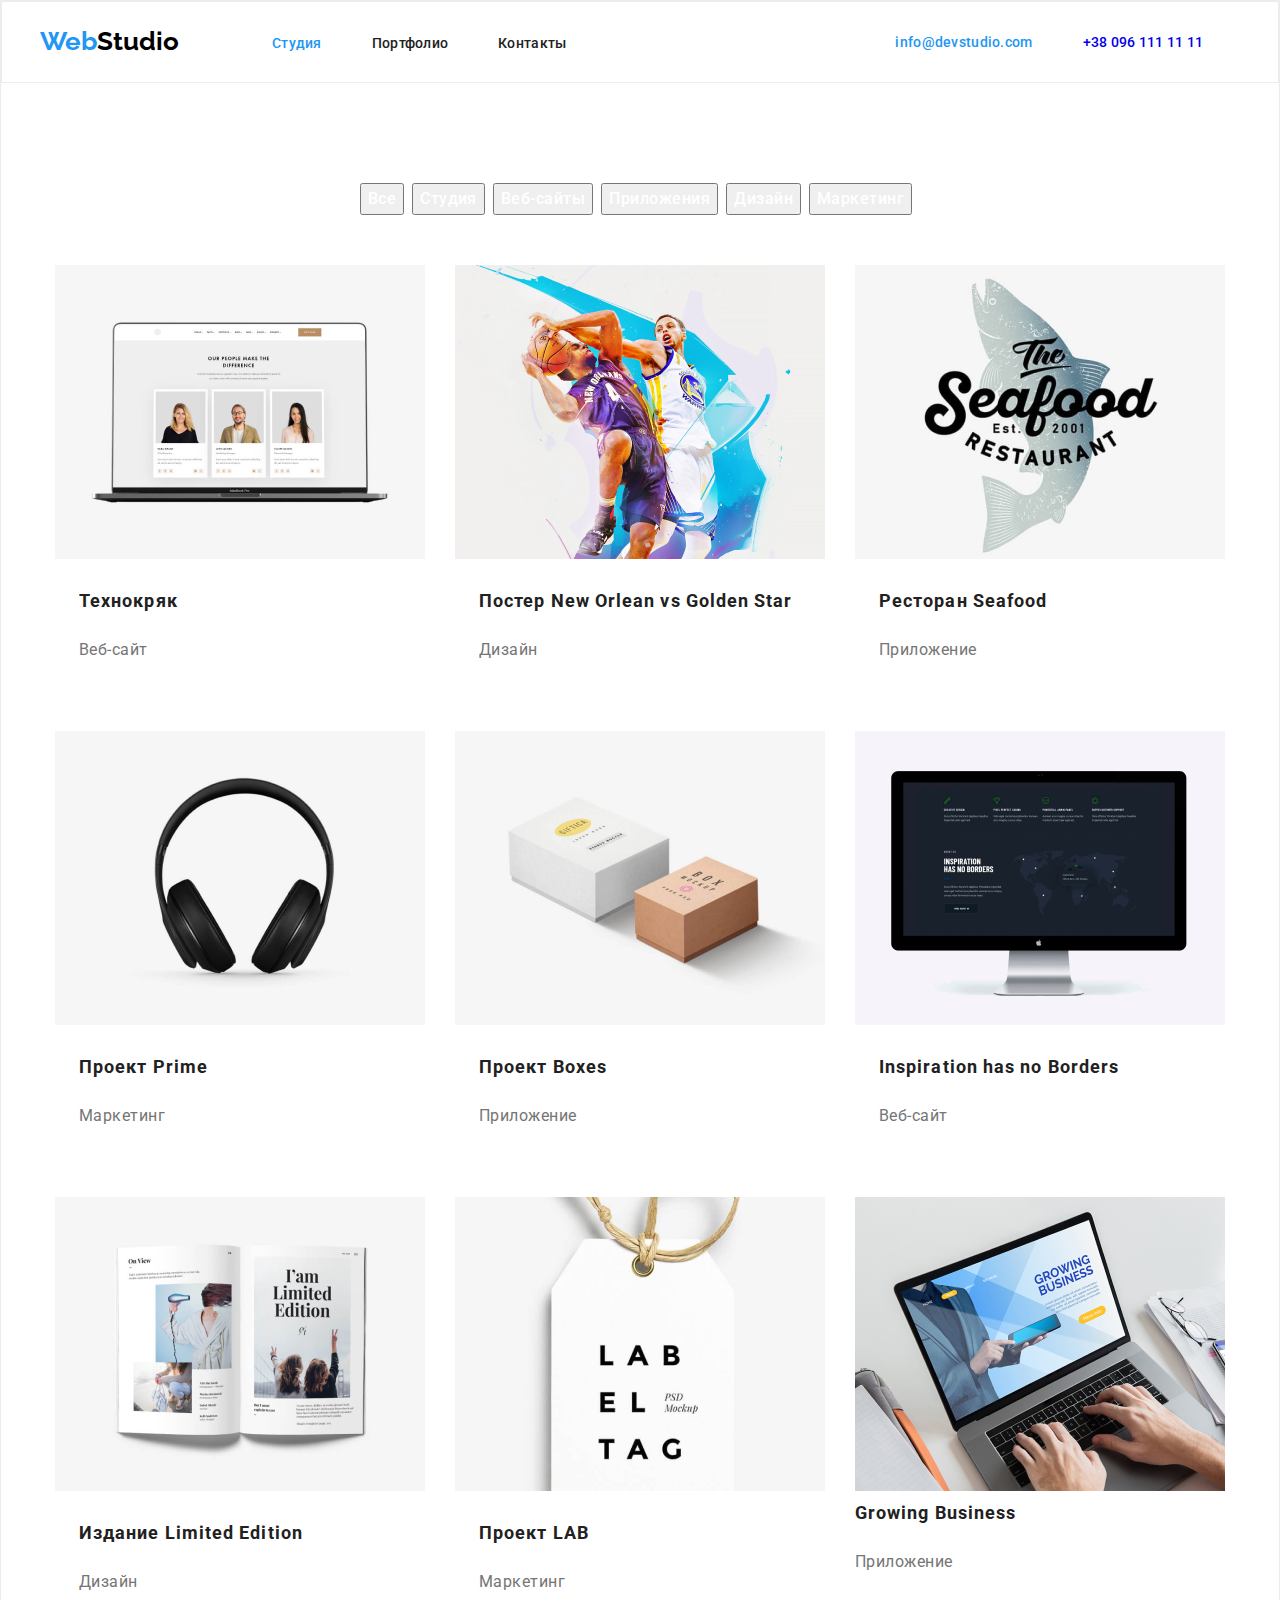
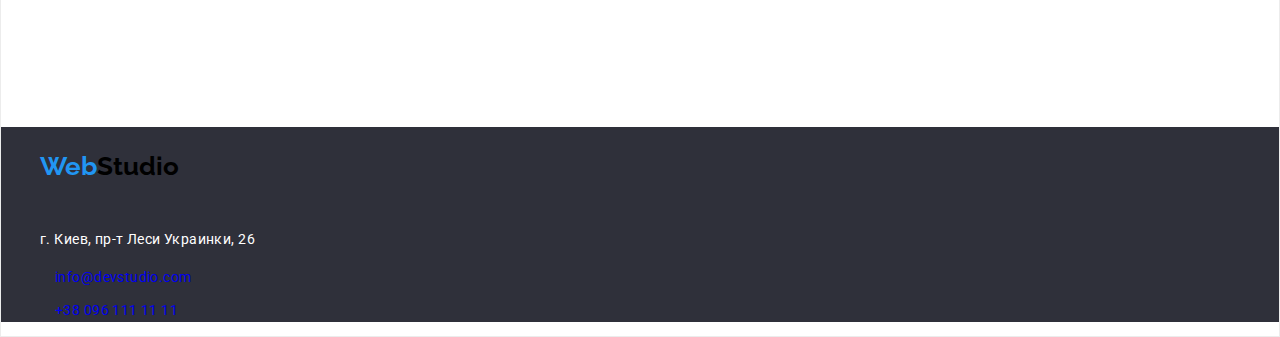
==== commit 78be5562: "start" ====
--- a/portfolio.html
+++ b/portfolio.html
@@ -47,7 +47,7 @@
                 </div>
                 </ul>
                 <ul class="dragon two">
-                    <div class="blocks">
+                    
                         <li class="give">
                             <img src="./image/img9.jpg" alt="Веб-сайт" width="370">
                             <div class="imgname">
@@ -55,7 +55,7 @@
                                 <p class="information">Веб-сайт</p>
                             </div>
                         </li>
-                    </div>
+                    
                     <li class="give">
                         <img src="./image/img10.jpg" alt="Веб-сайт" width="370">
                         <div class="imgname">
--- a/style.css
+++ b/style.css
@@ -174,6 +174,7 @@
 .our {
   display: flex;
   justify-content: center;
+  margin-bottom: 50px;
 }
 .box {
   margin-top: 0px;
@@ -192,8 +193,9 @@
   margin-right: 8px;
 }
 .imgname {
-  margin-top: 20px;
-  margin-right: 20px;
+  /* margin-top: 20px;
+  margin-right: 20px; */
+  padding: 20px 24px;
 }
 .information {
   font-weight: normal;
@@ -380,18 +382,21 @@
   padding-top: 0px;
 } */
 .four {
-  padding-top: 94px;
+  /* padding-top: 94px; */
   align-items: center;
   margin-bottom: 0px;
   margin-top: 0px;
 }
-
+.plan {
+  margin-top: 94px;
+}
 .five {
-  padding-top: 50px;
+  /* padding-top: 50px; */
   margin-bottom: 0px;
 }
 .work {
   padding-top: 94px;
+  padding-bottom: 94px;
 }
 .proffesion {
   padding-top: 94px;
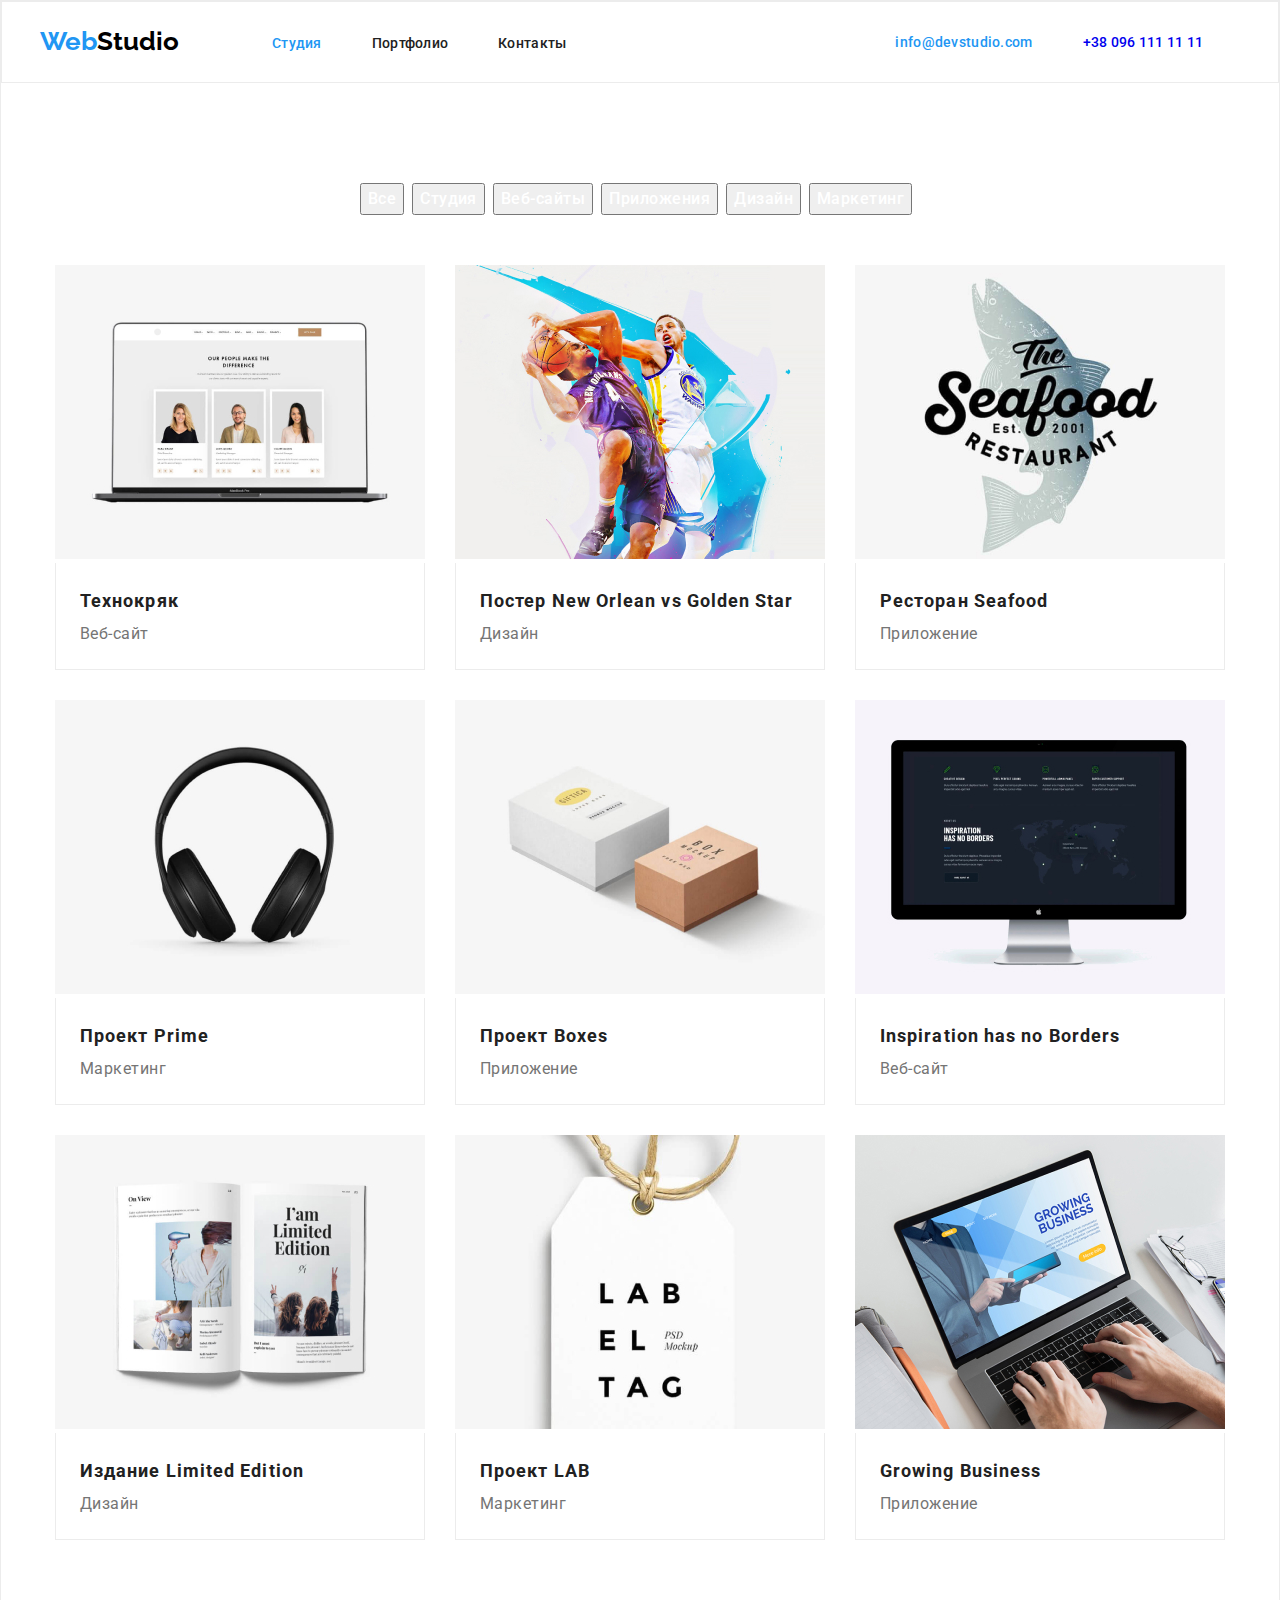
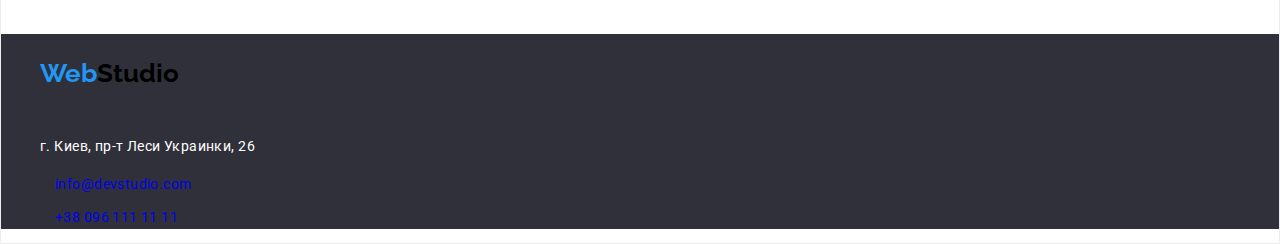
==== commit 9c2765f3: "start" ====
--- a/portfolio.html
+++ b/portfolio.html
@@ -107,7 +107,7 @@
                     </li>
                     <li class="give">
                         <img src="./image/img17.jpg" alt="Веб-сайт" width="370">
-                        <div>
+                        <div class="imgname">
                             <h3 class="flix-box">Growing Business</h3>
                             <p class="information">Приложение</p>
                         </div>
--- a/style.css
+++ b/style.css
@@ -196,8 +196,12 @@
   /* margin-top: 20px;
   margin-right: 20px; */
   padding: 20px 24px;
+  border-bottom: 1px solid #ececec;
+  border-right: 1px solid #ececec;
+  border-left: 1px solid #ececec;
 }
 .information {
+  margin: 0%;
   font-weight: normal;
   font-size: 16px;
   line-height: 30px;
@@ -388,7 +392,7 @@
   margin-top: 0px;
 }
 .plan {
-  margin-top: 94px;
+  padding-top: 94px;
 }
 .five {
   /* padding-top: 50px; */
@@ -400,4 +404,5 @@
 }
 .proffesion {
   padding-top: 94px;
-}
+  padding-bottom: 94px;
+}
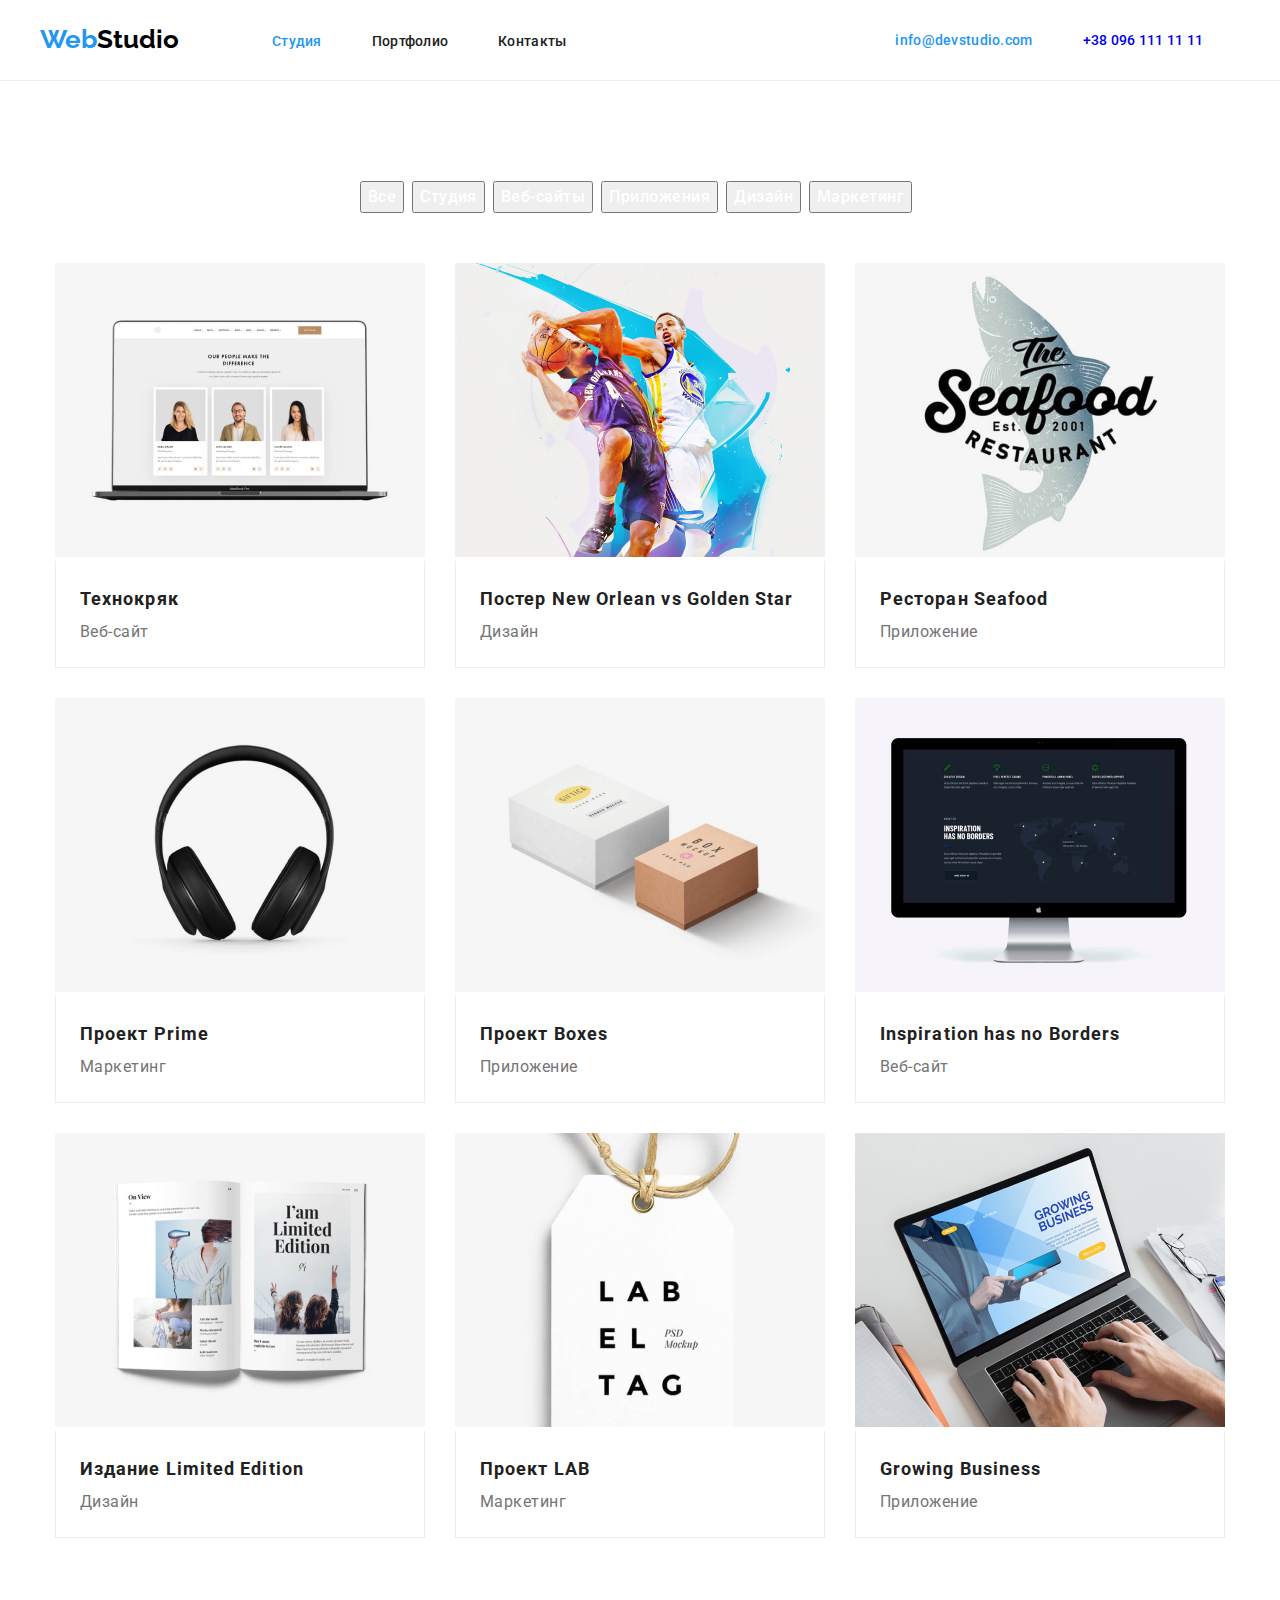
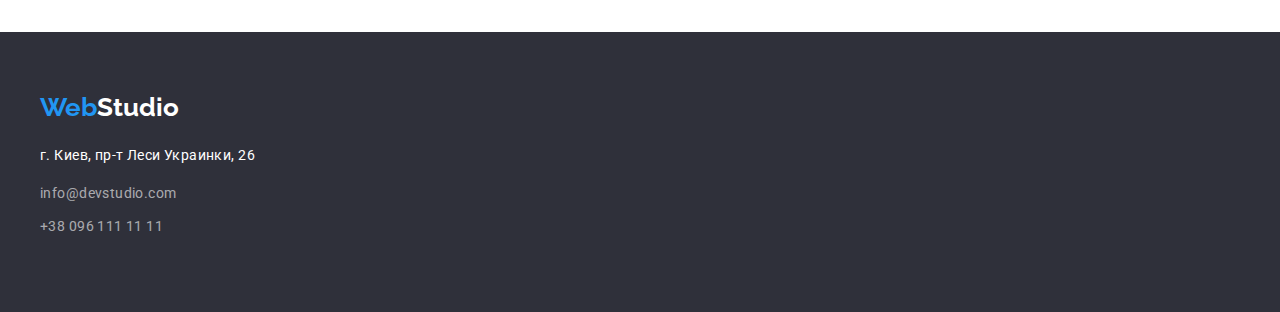
==== commit 1a7cace7: "start" ====
--- a/portfolio.html
+++ b/portfolio.html
@@ -12,7 +12,7 @@
 
 <body>
     <header>
-        <header>
+        
             <div class="container">
                 <nav class="site-nav">
                     <a href="" class="logo"><span>Web</span>Studio</a>
@@ -118,25 +118,24 @@
 
     </main>
     <footer>
-    <div class="container"><a href="" class="logo "><span>Web</span>Studio</a>
+        <div class="container">
+            <a href="" class="bad"><span>Web</span>Studio</a>
+            <address class="address">г. Киев, пр-т Леси Украинки, 26</address>
     
-        <address class="address">г. Киев, пр-т Леси Украинки, 26</address>
-
-        <ul class="cotent">
-
-           <div class="container">
+            <ul class="cotent">
+    
                 <li class="zoro">
-                    <a href="mailto:info@devstudio.com">info@devstudio.com</a>
+                    <a class="mailto" href="mailto:info@devstudio.com">info@devstudio.com</a>
                 </li>
                 <li class="zoro">
-                    <a href="tel:+38096111111">+38 096 111 11 11</a>
+                    <a class="tel" href="tel:+38096111111">+38 096 111 11 11</a>
                 </li>
-           </div>
-
-
-
+    
+        </div>
+    
+    
         </ul>
-</div>
+    
     </footer>
 </body>
 
--- a/style.css
+++ b/style.css
@@ -26,8 +26,6 @@
   justify-content: center;
 }
 .bad {
-  padding-top: 60px;
-
   color: white;
   font-family: Raleway, sans-serif;
   font-weight: bold;
@@ -170,13 +168,33 @@
 
   color: #212121;
 }
-
+.tel {
+  font-weight: normal;
+  font-size: 14px;
+  line-height: 24px;
+  /* or 171% */
+
+  letter-spacing: 0.03em;
+
+  color: rgba(255, 255, 255, 0.6);
+}
+.mailto {
+  font-weight: normal;
+  font-size: 14px;
+  line-height: 24px;
+
+  letter-spacing: 0.03em;
+
+  color: rgba(255, 255, 255, 0.6);
+}
 .our {
   display: flex;
   justify-content: center;
   margin-bottom: 50px;
 }
 .box {
+  padding-top: 200px;
+  padding-bottom: 280px;
   margin-top: 0px;
   margin-bottom: 30px;
   font-weight: 900;
@@ -278,6 +296,8 @@
 }
 footer {
   background: #2f303a;
+  padding-top: 60px;
+  padding-bottom: 60px;
 }
 .zoro {
   list-style: none;
@@ -357,7 +377,7 @@
   border-radius: 4px;
 }
 header {
-  border: 1px solid #ececec;
+  border-bottom: 1px solid #ececec;
 }
 .three {
   font-family: Roboto, sans-serif;
